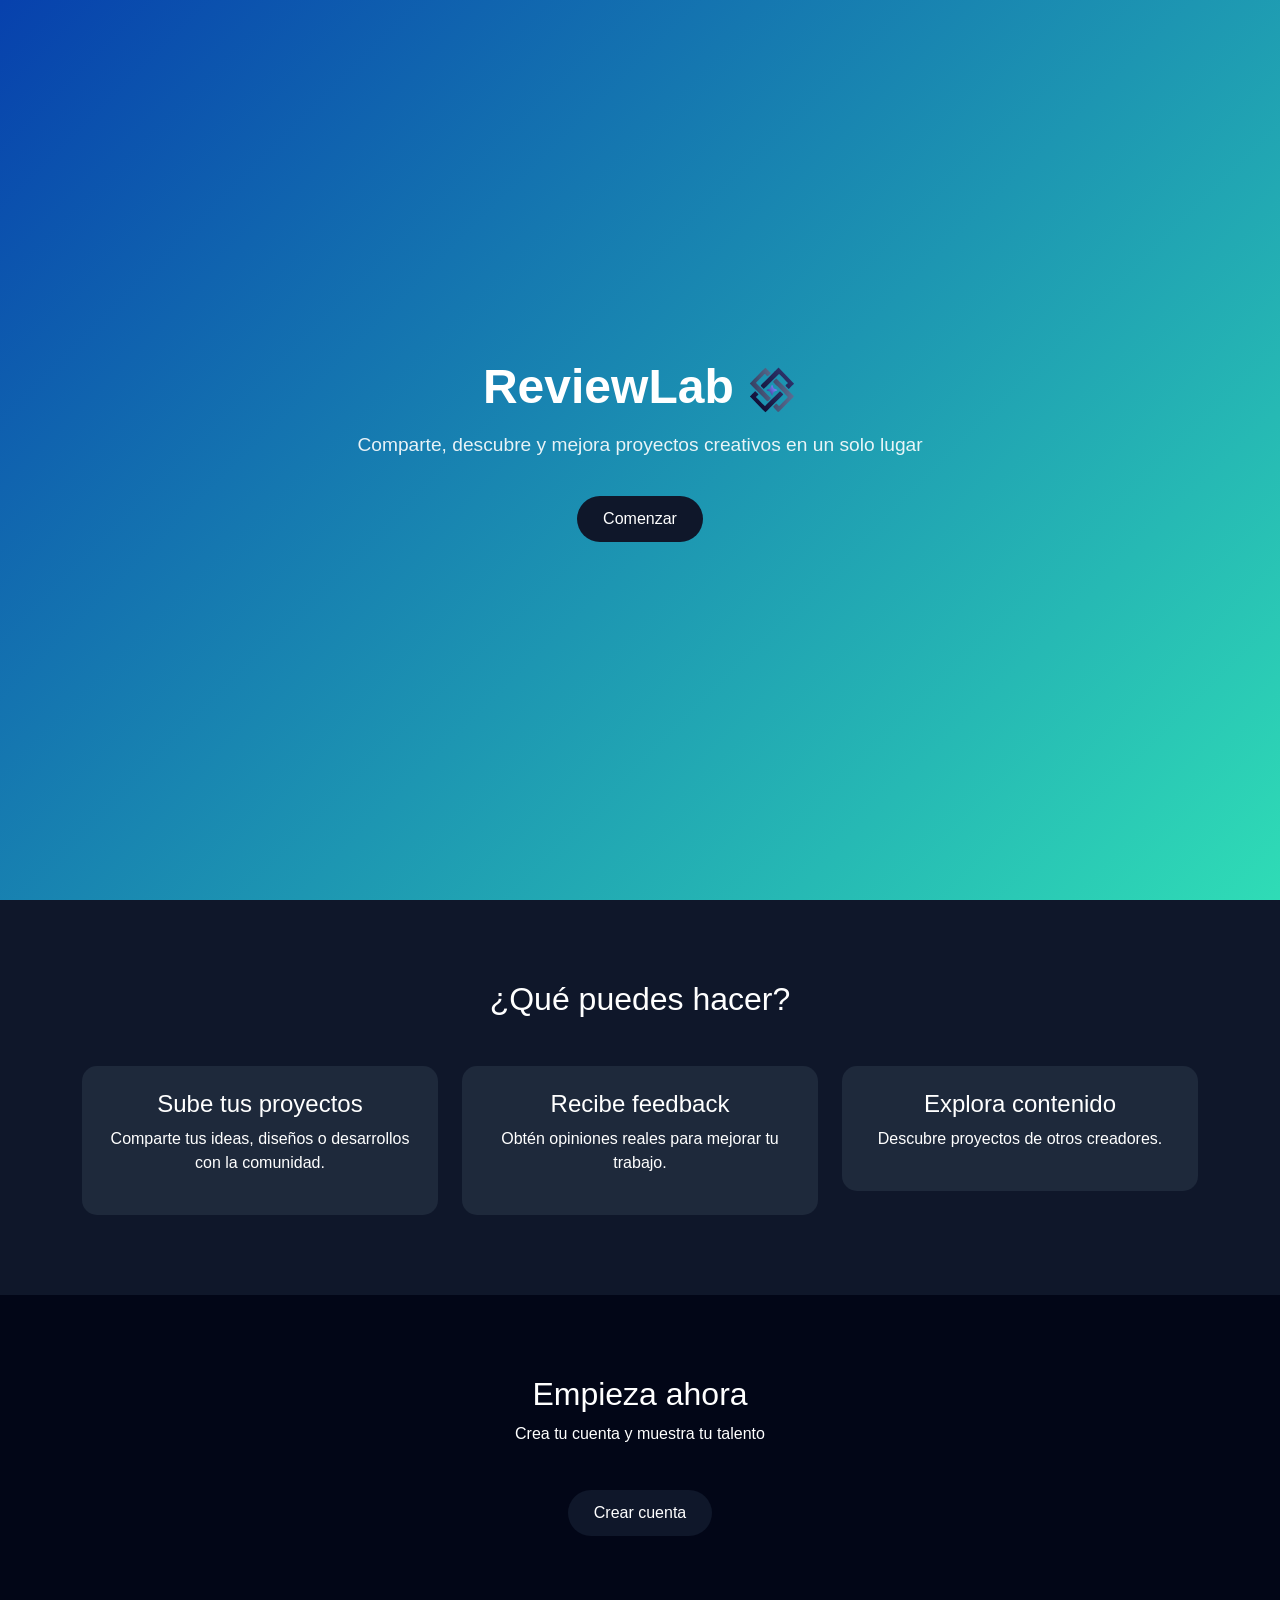
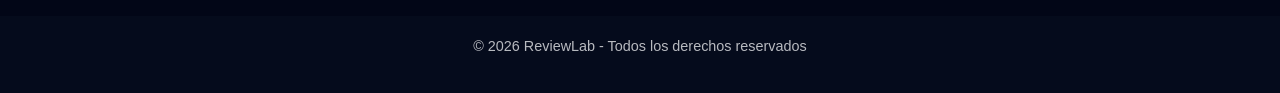
==== index.html @ 5e83572b "feat:comienzo del proyecto mas base de datos" ====
<!DOCTYPE html>

<html lang="es">
<head>
  <meta charset="UTF-8">
  <meta name="viewport" content="width=device-width, initial-scale=1.0">
  <title>ReviewLab</title>
  <link href="https://cdn.jsdelivr.net/npm/bootstrap@5.3.0/dist/css/bootstrap.min.css" rel="stylesheet">
  <link rel="shortcut icon" href="./frontend/assets/Reviewlab logo.svg" type="image/x-icon">
  <style>
    body {
      background: #0f172a;
      color: white;
      font-family: 'Segoe UI', sans-serif;
    }


.hero {
  height: 100vh;
  display: flex;
  align-items: center;
  justify-content: center;
  text-align: center;
  background: linear-gradient(135deg, #0741AD, #2FDCB6);
}

.hero h1 {
  font-size: 3rem;
  font-weight: bold;
}

.hero p {
  font-size: 1.2rem;
  margin-top: 15px;
  opacity: 0.9;
}

.btn-main {
  background-color: #0f172a;
  color: white;
  border-radius: 30px;
  padding: 10px 25px;
  margin-top: 20px;
  transition: 0.3s;
}

.btn-main:hover {
  background-color: white;
  color: #0f172a;
}

.section {
  padding: 80px 0;
}

.card {
  background: #1e293b;
  border: none;
  border-radius: 15px;
  transition: 0.3s;
  color: white;
}

.card:hover {
  transform: translateY(-5px);
}

footer {
  background: #020617;
  padding: 20px;
  text-align: center;
  font-size: 0.9rem;
  opacity: 0.7;
}

  </style>
</head>
<body>

  <!-- HERO -->

  <section class="hero">
    <div>
      <h1>ReviewLab <img src="./frontend/assets/Reviewlab logo.svg" width="50px" height="50px" alt="logo"></h1>
      <p>Comparte, descubre y mejora proyectos creativos en un solo lugar</p>
      <a href="#" class="btn btn-main">Comenzar</a>
    </div>
  </section>

  <!-- FEATURES -->

  <section class="section text-center">
    <div class="container">
      <h2 class="mb-5">¿Qué puedes hacer?</h2>
      <div class="row g-4">


    <div class="col-md-4">
      <div class="card p-4">
        <h4>Sube tus proyectos</h4>
        <p>Comparte tus ideas, diseños o desarrollos con la comunidad.</p>
      </div>
    </div>

    <div class="col-md-4">
      <div class="card p-4">
        <h4>Recibe feedback</h4>
        <p>Obtén opiniones reales para mejorar tu trabajo.</p>
      </div>
    </div>

    <div class="col-md-4">
      <div class="card p-4">
        <h4>Explora contenido</h4>
        <p>Descubre proyectos de otros creadores.</p>
      </div>
    </div>

  </div>
</div>


  </section>

  <!-- CALL TO ACTION -->

  <section class="section text-center" style="background:#020617;">
    <div class="container">
      <h2>Empieza ahora</h2>
      <p class="mb-4">Crea tu cuenta y muestra tu talento</p>
      <a href="#" class="btn btn-main">Crear cuenta</a>
    </div>
  </section>

  <!-- FOOTER -->

  <footer>
    <p>© 2026 ReviewLab - Todos los derechos reservados</p>
  </footer>

</body>
</html>
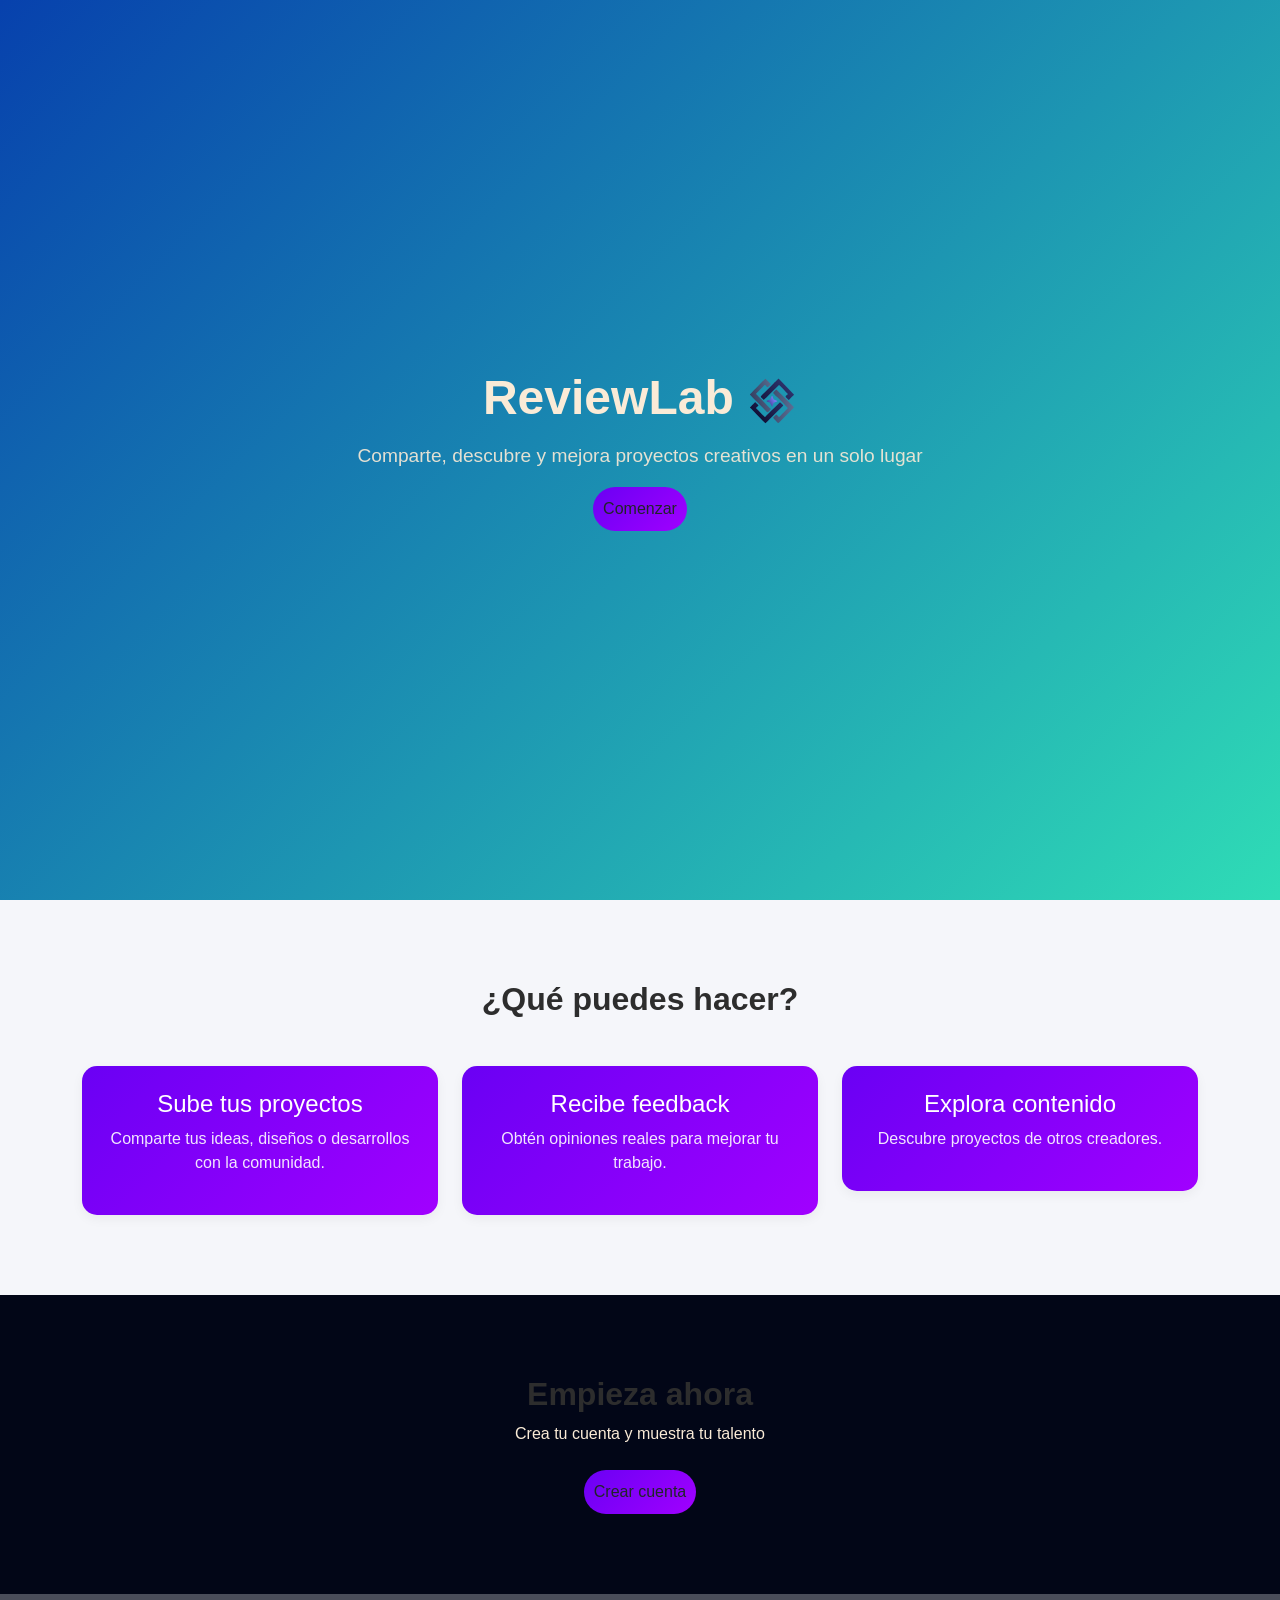
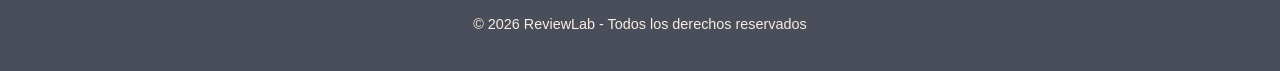
==== commit b271fb28: "feat: formateo de codigo y implementacion de paleta de colores" ====
--- a/index.html
+++ b/index.html
@@ -1,142 +1,76 @@
-    <!DOCTYPE html>
+<!doctype html>
 
 <html lang="es">
-<head>
-  <meta charset="UTF-8">
-  <meta name="viewport" content="width=device-width, initial-scale=1.0">
-  <title>ReviewLab</title>
-  <link href="https://cdn.jsdelivr.net/npm/bootstrap@5.3.0/dist/css/bootstrap.min.css" rel="stylesheet">
-  <link rel="shortcut icon" href="./frontend/assets/Reviewlab logo.svg" type="image/x-icon">
-  <style>
-    body {
-      background: #0f172a;
-      color: white;
-      font-family: 'Segoe UI', sans-serif;
-    }
+  <head>
+    <meta charset="UTF-8" />
+    <meta name="viewport" content="width=device-width, initial-scale=1.0" />
+    <title>ReviewLab</title>
+    <link
+      href="https://cdn.jsdelivr.net/npm/bootstrap@5.3.0/dist/css/bootstrap.min.css"
+      rel="stylesheet"
+    />
+    <link
+      rel="shortcut icon"
+      href="./frontend/assets/Reviewlab logo.svg"
+      type="image/x-icon"
+    />
+    <link rel="stylesheet" href="./css/styles.css" />
+  </head>
+  <body>
+    <section class="hero">
+      <div>
+        <h1>
+          ReviewLab
+          <img
+            src="./frontend/assets/Reviewlab logo.svg"
+            width="50px"
+            height="50px"
+            alt="logo"
+          />
+        </h1>
+        <p>Comparte, descubre y mejora proyectos creativos en un solo lugar</p>
+        <a href="#" class="btn btn-main">Comenzar</a>
+      </div>
+    </section>
 
+    <section class="section text-center">
+      <div class="container">
+        <h2 class="mb-5">¿Qué puedes hacer?</h2>
+        <div class="row g-4">
+          <div class="col-md-4">
+            <div class="card p-4">
+              <h4>Sube tus proyectos</h4>
+              <p>Comparte tus ideas, diseños o desarrollos con la comunidad.</p>
+            </div>
+          </div>
 
-.hero {
-  height: 100vh;
-  display: flex;
-  align-items: center;
-  justify-content: center;
-  text-align: center;
-  background: linear-gradient(135deg, #0741AD, #2FDCB6);
-}
+          <div class="col-md-4">
+            <div class="card p-4">
+              <h4>Recibe feedback</h4>
+              <p>Obtén opiniones reales para mejorar tu trabajo.</p>
+            </div>
+          </div>
 
-.hero h1 {
-  font-size: 3rem;
-  font-weight: bold;
-}
+          <div class="col-md-4">
+            <div class="card p-4">
+              <h4>Explora contenido</h4>
+              <p>Descubre proyectos de otros creadores.</p>
+            </div>
+          </div>
+        </div>
+      </div>
+    </section>
 
-.hero p {
-  font-size: 1.2rem;
-  margin-top: 15px;
-  opacity: 0.9;
-}
+    <section class="section text-center" style="background: #020617">
+      <div class="container">
+        <h2>Empieza ahora</h2>
+        <p class="mb-4">Crea tu cuenta y muestra tu talento</p>
+        <a href="#" class="btn btn-main">Crear cuenta</a>
+      </div>
+    </section>
 
-.btn-main {
-  background-color: #0f172a;
-  color: white;
-  border-radius: 30px;
-  padding: 10px 25px;
-  margin-top: 20px;
-  transition: 0.3s;
-}
-
-.btn-main:hover {
-  background-color: white;
-  color: #0f172a;
-}
-
-.section {
-  padding: 80px 0;
-}
-
-.card {
-  background: #1e293b;
-  border: none;
-  border-radius: 15px;
-  transition: 0.3s;
-  color: white;
-}
-
-.card:hover {
-  transform: translateY(-5px);
-}
-
-footer {
-  background: #020617;
-  padding: 20px;
-  text-align: center;
-  font-size: 0.9rem;
-  opacity: 0.7;
-}
-
-  </style>
-</head>
-<body>
-
-  <!-- HERO -->
-
-  <section class="hero">
-    <div>
-      <h1>ReviewLab <img src="./frontend/assets/Reviewlab logo.svg" width="50px" height="50px" alt="logo"></h1>
-      <p>Comparte, descubre y mejora proyectos creativos en un solo lugar</p>
-      <a href="#" class="btn btn-main">Comenzar</a>
-    </div>
-  </section>
-
-  <!-- FEATURES -->
-
-  <section class="section text-center">
-    <div class="container">
-      <h2 class="mb-5">¿Qué puedes hacer?</h2>
-      <div class="row g-4">
-
-
-    <div class="col-md-4">
-      <div class="card p-4">
-        <h4>Sube tus proyectos</h4>
-        <p>Comparte tus ideas, diseños o desarrollos con la comunidad.</p>
-      </div>
-    </div>
-
-    <div class="col-md-4">
-      <div class="card p-4">
-        <h4>Recibe feedback</h4>
-        <p>Obtén opiniones reales para mejorar tu trabajo.</p>
-      </div>
-    </div>
-
-    <div class="col-md-4">
-      <div class="card p-4">
-        <h4>Explora contenido</h4>
-        <p>Descubre proyectos de otros creadores.</p>
-      </div>
-    </div>
-
-  </div>
-</div>
-
-
-  </section>
-
-  <!-- CALL TO ACTION -->
-
-  <section class="section text-center" style="background:#020617;">
-    <div class="container">
-      <h2>Empieza ahora</h2>
-      <p class="mb-4">Crea tu cuenta y muestra tu talento</p>
-      <a href="#" class="btn btn-main">Crear cuenta</a>
-    </div>
-  </section>
-
-  <!-- FOOTER -->
-
-  <footer>
-    <p>© 2026 ReviewLab - Todos los derechos reservados</p>
-  </footer>
-
-</body>
+    <footer>
+      <p>© 2026 ReviewLab - Todos los derechos reservados</p>
+    </footer>
+  </body>
 </html>
--- a/css/styles.css
+++ b/css/styles.css
@@ -0,0 +1,114 @@
+/* ===== GLOBAL ===== */
+
+body {
+  background: #f5f6fa;
+  font-family: "Segoe UI", sans-serif;
+  color: antiquewhite;
+}
+footer {
+  background: #020617;
+  padding: 20px;
+  text-align: center;
+  font-size: 0.9rem;
+  opacity: 0.7;
+}
+
+h2 {
+  font-weight: 600;
+  color: #2d2d2d;
+}
+
+/* ===== HERO ===== */
+.hero {
+  height: 100vh;
+  display: flex;
+  align-items: center;
+  justify-content: center;
+  text-align: center;
+  background: linear-gradient(135deg, #0741ad, #2fdcb6);
+}
+
+.hero h1 {
+  font-size: 3rem;
+  font-weight: bold;
+}
+
+.hero p {
+  font-size: 1.2rem;
+  margin-top: 15px;
+  opacity: 0.9;
+}
+
+/* ===== BOTONES ===== */
+
+.btn-main {
+  background: linear-gradient(135deg, #6a00f4, #a100ff);
+  border: none;
+  border-radius: 30px;
+  font-weight: 500;
+  padding: 10px;
+  transition: 0.3s;
+}
+
+.btn-main:hover {
+  opacity: 0.9;
+}
+
+/* ===== CARDS ===== */
+
+.card {
+  border: none;
+  border-radius: 15px;
+  box-shadow: 0 4px 12px rgba(0, 0, 0, 0.05);
+  transition: 0.3s;
+}
+
+.card:hover {
+  transform: translateY(-3px);
+}
+
+.card:first-of-type {
+  background: linear-gradient(135deg, #6a00f4, #a100ff);
+  color: white;
+}
+
+.card:first-of-type p {
+  opacity: 0.9;
+}
+
+.section {
+  padding: 80px 0;
+}
+/* ===== FORM ===== */
+.form-label {
+  font-weight: 500;
+  color: #555;
+}
+
+.form-control {
+  border-radius: 10px;
+  border: 1px solid #ddd;
+  padding: 10px;
+  transition: 0.2s;
+}
+
+.form-control:focus {
+  border-color: #a100ff;
+  box-shadow: 0 0 0 2px rgba(161, 0, 255, 0.15);
+}
+/* ===== COMENTARIOS ===== */
+#commentsList .comment {
+  background: white;
+  border-radius: 12px;
+  padding: 12px;
+  margin-bottom: 10px;
+  border-left: 4px solid #a100ff;
+}
+
+#commentsList strong {
+  color: #6a00f4;
+}
+
+#commentsList small {
+  color: #999;
+}
